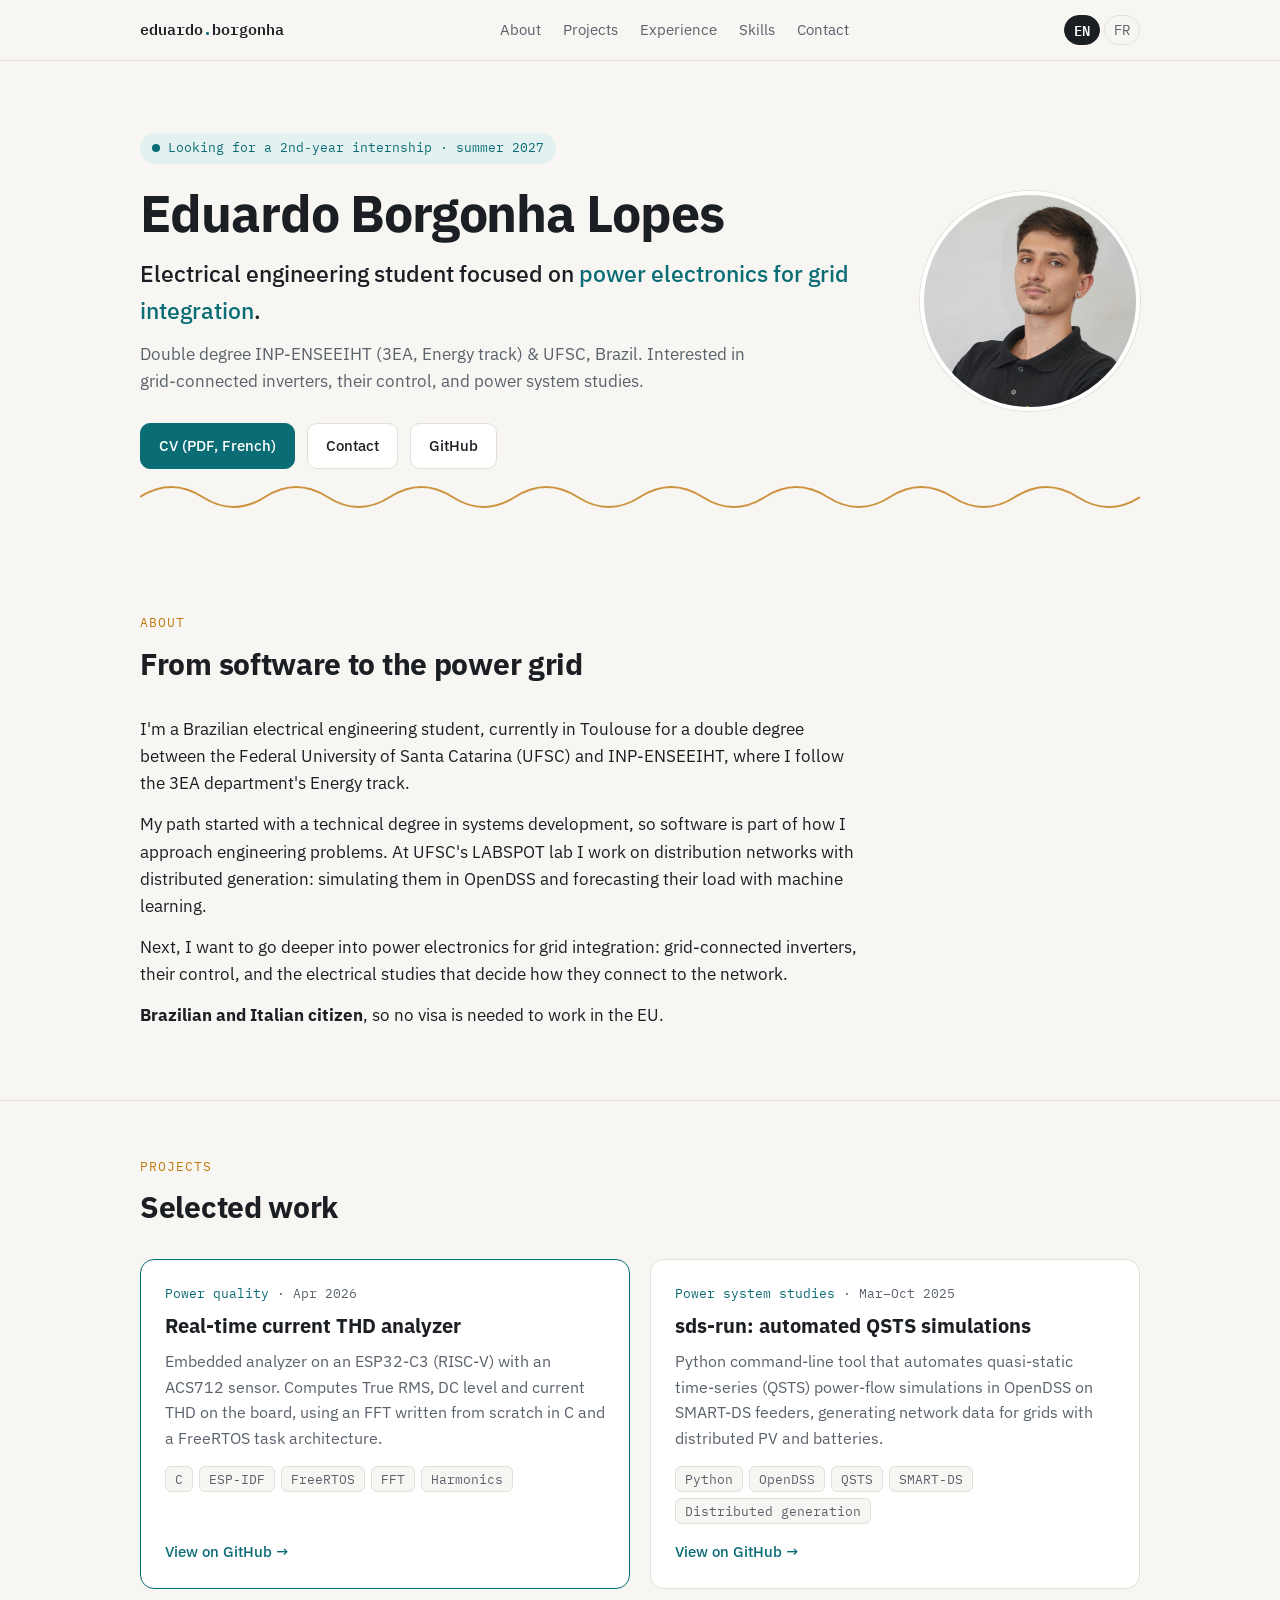
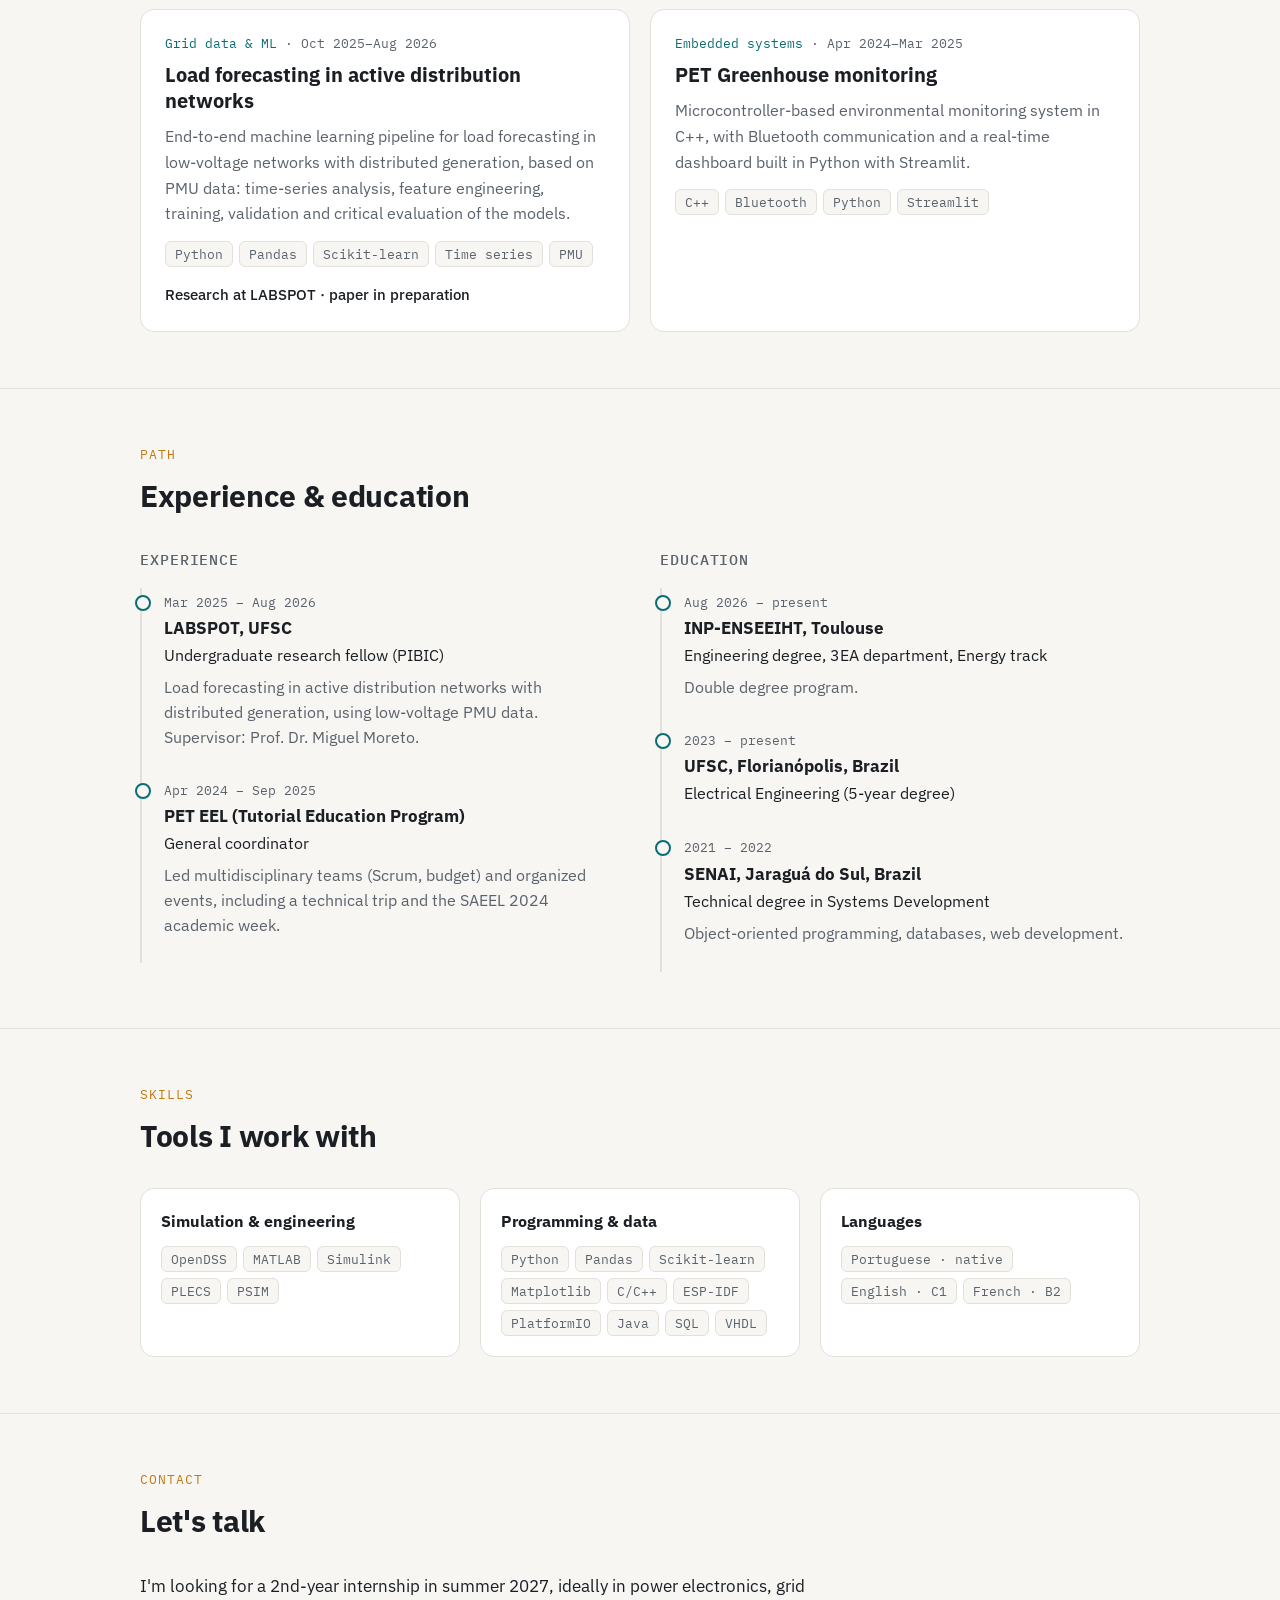
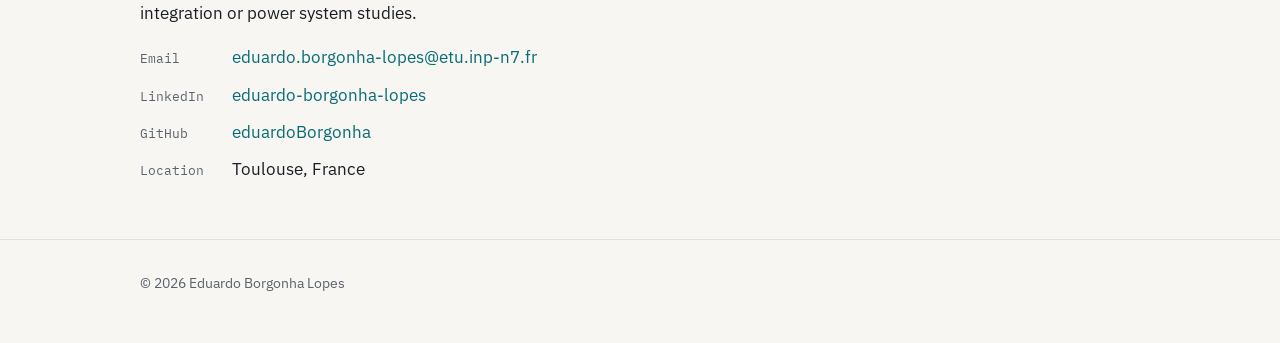
==== index.html @ aaa530c8 "First version of the portfolio (EN + FR)" ====
<!DOCTYPE html>
<html lang="en">
<head>
  <meta charset="utf-8">
  <meta name="viewport" content="width=device-width, initial-scale=1">
  <title>Eduardo Borgonha Lopes · Electrical Engineering</title>
  <meta name="description" content="Electrical engineering student (INP-ENSEEIHT / UFSC double degree) focused on power electronics for grid integration. Seeking a 2nd-year internship, summer 2027.">
  <link rel="alternate" hreflang="en" href="https://eduardoborgonha.github.io/">
  <link rel="alternate" hreflang="fr" href="https://eduardoborgonha.github.io/fr/">
  <link rel="preconnect" href="https://fonts.googleapis.com">
  <link rel="preconnect" href="https://fonts.gstatic.com" crossorigin>
  <link href="https://fonts.googleapis.com/css2?family=IBM+Plex+Mono:wght@400;500;600&family=IBM+Plex+Sans:wght@400;500;600;700&display=swap" rel="stylesheet">
  <link rel="stylesheet" href="style.css">
</head>
<body>

<header class="top">
  <div class="wrap">
    <a class="brand" href="#">eduardo<span>.</span>borgonha</a>
    <nav class="menu">
      <a href="#about">About</a>
      <a href="#projects">Projects</a>
      <a href="#path">Experience</a>
      <a href="#skills">Skills</a>
      <a href="#contact">Contact</a>
    </nav>
    <div class="lang"><strong>EN</strong><a href="fr/" hreflang="fr">FR</a></div>
  </div>
</header>

<main>
  <!-- HERO -->
  <div class="hero">
    <div class="wrap hero-grid">
      <div>
        <div class="status">Looking for a 2nd-year internship · summer 2027</div>
        <h1>Eduardo Borgonha Lopes</h1>
        <p class="tagline">Electrical engineering student focused on <em>power electronics for grid integration</em>.</p>
        <p class="sub">Double degree INP-ENSEEIHT (3EA, Energy track) &amp; UFSC, Brazil. Interested in grid-connected inverters, their control, and power system studies.</p>
        <div class="buttons">
          <a class="btn primary" href="assets/cv-eduardo-fr.pdf" target="_blank" rel="noopener">CV (PDF, French)</a>
          <a class="btn" href="#contact">Contact</a>
          <a class="btn" href="https://github.com/eduardoBorgonha" target="_blank" rel="noopener">GitHub</a>
        </div>
      </div>
      <img class="hero-photo" src="assets/photo.jpg" alt="Portrait of Eduardo Borgonha Lopes">
    </div>
    <div class="wrap">
      <svg class="wave" viewBox="0 0 1000 40" preserveAspectRatio="none" aria-hidden="true">
        <path d="M0 20 Q 31.25 0 62.5 20 T 125 20 T 187.5 20 T 250 20 T 312.5 20 T 375 20 T 437.5 20 T 500 20 T 562.5 20 T 625 20 T 687.5 20 T 750 20 T 812.5 20 T 875 20 T 937.5 20 T 1000 20" fill="none" stroke="currentColor" stroke-width="2"/>
      </svg>
    </div>
  </div>

  <!-- ABOUT -->
  <section id="about">
    <div class="wrap">
      <p class="eyebrow">About</p>
      <h2>From software to the power grid</h2>
      <div class="lead">
        <p>I'm a Brazilian electrical engineering student, currently in Toulouse for a double degree between the Federal University of Santa Catarina (UFSC) and INP-ENSEEIHT, where I follow the 3EA department's Energy track.</p>
        <p>My path started with a technical degree in systems development, so software is part of how I approach engineering problems. At UFSC's LABSPOT lab I work on distribution networks with distributed generation: simulating them in OpenDSS and forecasting their load with machine learning.</p>
        <p>Next, I want to go deeper into power electronics for grid integration: grid-connected inverters, their control, and the electrical studies that decide how they connect to the network.</p>
        <p><strong>Brazilian and Italian citizen</strong>, so no visa is needed to work in the EU.</p>
      </div>
    </div>
  </section>

  <!-- PROJECTS -->
  <section id="projects">
    <div class="wrap">
      <p class="eyebrow">Projects</p>
      <h2>Selected work</h2>
      <div class="cards">

        <article class="card featured">
          <div class="meta"><span class="theme">Power quality</span> · Apr 2026</div>
          <h3>Real-time current THD analyzer</h3>
          <p>Embedded analyzer on an ESP32-C3 (RISC-V) with an ACS712 sensor. Computes True RMS, DC level and current THD on the board, using an FFT written from scratch in C and a FreeRTOS task architecture.</p>
          <ul class="tags"><li>C</li><li>ESP-IDF</li><li>FreeRTOS</li><li>FFT</li><li>Harmonics</li></ul>
          <div class="links"><a href="https://github.com/eduardoBorgonha/thd-current-esp32c3" target="_blank" rel="noopener">View on GitHub →</a></div>
        </article>

        <article class="card">
          <div class="meta"><span class="theme">Power system studies</span> · Mar–Oct 2025</div>
          <h3>sds-run: automated QSTS simulations</h3>
          <p>Python command-line tool that automates quasi-static time-series (QSTS) power-flow simulations in OpenDSS on SMART-DS feeders, generating network data for grids with distributed PV and batteries.</p>
          <ul class="tags"><li>Python</li><li>OpenDSS</li><li>QSTS</li><li>SMART-DS</li><li>Distributed generation</li></ul>
          <div class="links"><a href="https://github.com/eduardoBorgonha/sds-run-labspot" target="_blank" rel="noopener">View on GitHub →</a></div>
        </article>

        <article class="card">
          <div class="meta"><span class="theme">Grid data &amp; ML</span> · Oct 2025–Aug 2026</div>
          <h3>Load forecasting in active distribution networks</h3>
          <p>End-to-end machine learning pipeline for load forecasting in low-voltage networks with distributed generation, based on PMU data: time-series analysis, feature engineering, training, validation and critical evaluation of the models.</p>
          <ul class="tags"><li>Python</li><li>Pandas</li><li>Scikit-learn</li><li>Time series</li><li>PMU</li></ul>
          <div class="links">Research at LABSPOT · paper in preparation</div>
        </article>

        <article class="card">
          <div class="meta"><span class="theme">Embedded systems</span> · Apr 2024–Mar 2025</div>
          <h3>PET Greenhouse monitoring</h3>
          <p>Microcontroller-based environmental monitoring system in C++, with Bluetooth communication and a real-time dashboard built in Python with Streamlit.</p>
          <ul class="tags"><li>C++</li><li>Bluetooth</li><li>Python</li><li>Streamlit</li></ul>
        </article>

      </div>
    </div>
  </section>

  <!-- EXPERIENCE + EDUCATION -->
  <section id="path">
    <div class="wrap">
      <p class="eyebrow">Path</p>
      <h2>Experience &amp; education</h2>
      <div class="two-col">
        <div>
          <h3>Experience</h3>
          <ul class="timeline">
            <li>
              <span class="when">Mar 2025 – Aug 2026</span>
              <strong>LABSPOT, UFSC</strong>
              <span class="role">Undergraduate research fellow (PIBIC)</span>
              <p>Load forecasting in active distribution networks with distributed generation, using low-voltage PMU data. Supervisor: Prof. Dr. Miguel Moreto.</p>
            </li>
            <li>
              <span class="when">Apr 2024 – Sep 2025</span>
              <strong>PET EEL (Tutorial Education Program)</strong>
              <span class="role">General coordinator</span>
              <p>Led multidisciplinary teams (Scrum, budget) and organized events, including a technical trip and the SAEEL 2024 academic week.</p>
            </li>
          </ul>
        </div>
        <div>
          <h3>Education</h3>
          <ul class="timeline">
            <li>
              <span class="when">Aug 2026 – present</span>
              <strong>INP-ENSEEIHT, Toulouse</strong>
              <span class="role">Engineering degree, 3EA department, Energy track</span>
              <p>Double degree program.</p>
            </li>
            <li>
              <span class="when">2023 – present</span>
              <strong>UFSC, Florianópolis, Brazil</strong>
              <span class="role">Electrical Engineering (5-year degree)</span>
            </li>
            <li>
              <span class="when">2021 – 2022</span>
              <strong>SENAI, Jaraguá do Sul, Brazil</strong>
              <span class="role">Technical degree in Systems Development</span>
              <p>Object-oriented programming, databases, web development.</p>
            </li>
          </ul>
        </div>
      </div>
    </div>
  </section>

  <!-- SKILLS -->
  <section id="skills">
    <div class="wrap">
      <p class="eyebrow">Skills</p>
      <h2>Tools I work with</h2>
      <div class="skills">
        <div class="skill-box">
          <h3>Simulation &amp; engineering</h3>
          <ul class="tags"><li>OpenDSS</li><li>MATLAB</li><li>Simulink</li><li>PLECS</li><li>PSIM</li></ul>
        </div>
        <div class="skill-box">
          <h3>Programming &amp; data</h3>
          <ul class="tags"><li>Python</li><li>Pandas</li><li>Scikit-learn</li><li>Matplotlib</li><li>C/C++</li><li>ESP-IDF</li><li>PlatformIO</li><li>Java</li><li>SQL</li><li>VHDL</li></ul>
        </div>
        <div class="skill-box">
          <h3>Languages</h3>
          <ul class="tags"><li>Portuguese · native</li><li>English · C1</li><li>French · B2</li></ul>
        </div>
      </div>
    </div>
  </section>

  <!-- CONTACT -->
  <section id="contact">
    <div class="wrap">
      <p class="eyebrow">Contact</p>
      <h2>Let's talk</h2>
      <p class="lead">I'm looking for a 2nd-year internship in summer 2027, ideally in power electronics, grid integration or power system studies.</p>
      <ul class="contact-list">
        <li><span>Email</span><a href="mailto:eduardo.borgonha-lopes@etu.inp-n7.fr">eduardo.borgonha-lopes@etu.inp-n7.fr</a></li>
        <li><span>LinkedIn</span><a href="https://www.linkedin.com/in/eduardo-borgonha-lopes-1304a2300" target="_blank" rel="noopener">eduardo-borgonha-lopes</a></li>
        <li><span>GitHub</span><a href="https://github.com/eduardoBorgonha" target="_blank" rel="noopener">eduardoBorgonha</a></li>
        <li><span>Location</span>Toulouse, France</li>
      </ul>
    </div>
  </section>
</main>

<footer>
  <div class="wrap">© 2026 Eduardo Borgonha Lopes</div>
</footer>

</body>
</html>
---- style.css ----
/* ---------- Tokens ---------- */
:root {
  --bg: #f7f6f2;
  --surface: #ffffff;
  --text: #1b1f24;
  --muted: #5a626c;
  --line: #e2e0d8;
  --accent: #0a6c74;       /* deep teal */
  --accent-soft: #e3f1f1;
  --amber: #c27a12;        /* copper / energy */
  --radius: 14px;
  --max: 1040px;
  --font: "IBM Plex Sans", system-ui, -apple-system, "Segoe UI", sans-serif;
  --mono: "IBM Plex Mono", ui-monospace, Consolas, monospace;
}

@media (prefers-color-scheme: dark) {
  :root {
    --bg: #12161a;
    --surface: #1a2026;
    --text: #e8eaec;
    --muted: #9aa3ad;
    --line: #2a323a;
    --accent: #4fc3c9;
    --accent-soft: #17343a;
    --amber: #e6a23c;
  }
}

/* ---------- Base ---------- */
* { box-sizing: border-box; }
html { scroll-behavior: smooth; }
body {
  margin: 0;
  background: var(--bg);
  color: var(--text);
  font-family: var(--font);
  font-size: 17px;
  line-height: 1.6;
}
a { color: var(--accent); text-decoration: none; }
a:hover { text-decoration: underline; }
img { max-width: 100%; display: block; }

.wrap { max-width: var(--max); margin: 0 auto; padding: 0 20px; }

/* ---------- Header ---------- */
header.top {
  position: sticky; top: 0; z-index: 10;
  background: color-mix(in srgb, var(--bg) 88%, transparent);
  backdrop-filter: blur(8px);
  border-bottom: 1px solid var(--line);
}
header.top .wrap {
  display: flex; align-items: center; justify-content: space-between;
  gap: 16px; height: 60px;
}
.brand { font-family: var(--mono); font-weight: 600; color: var(--text); font-size: 15px; }
.brand span { color: var(--accent); }
nav.menu { display: flex; gap: 22px; font-size: 15px; }
nav.menu a { color: var(--muted); }
nav.menu a:hover { color: var(--text); text-decoration: none; }
.lang { font-family: var(--mono); font-size: 14px; display: flex; gap: 4px; }
.lang a, .lang strong {
  padding: 3px 9px; border-radius: 999px; border: 1px solid var(--line); color: var(--muted);
}
.lang strong { background: var(--text); color: var(--bg); border-color: var(--text); font-weight: 600; }
.lang a:hover { text-decoration: none; color: var(--text); }

@media (max-width: 760px) { nav.menu { display: none; } }

/* ---------- Hero ---------- */
.hero { padding: 72px 0 40px; }
.hero-grid { display: grid; grid-template-columns: 1fr 220px; gap: 48px; align-items: center; }
.hero-photo {
  width: 220px; height: 220px; border-radius: 50%; object-fit: cover;
  border: 4px solid var(--surface); box-shadow: 0 0 0 1px var(--line);
}
.status {
  display: inline-flex; align-items: center; gap: 8px;
  font-family: var(--mono); font-size: 13px;
  background: var(--accent-soft); color: var(--accent);
  padding: 5px 12px; border-radius: 999px; margin-bottom: 20px;
}
.status::before {
  content: ""; width: 8px; height: 8px; border-radius: 50%; background: var(--accent);
}
.hero h1 { font-size: clamp(34px, 5vw, 52px); line-height: 1.1; margin: 0 0 14px; letter-spacing: -0.02em; }
.hero .tagline { font-size: clamp(19px, 2.4vw, 23px); color: var(--text); margin: 0 0 12px; font-weight: 500; }
.hero .tagline em { font-style: normal; color: var(--accent); }
.hero .sub { color: var(--muted); margin: 0 0 28px; max-width: 620px; }

.buttons { display: flex; flex-wrap: wrap; gap: 12px; }
.btn {
  display: inline-flex; align-items: center; gap: 8px;
  padding: 10px 18px; border-radius: 10px; font-weight: 500; font-size: 15px;
  border: 1px solid var(--line); color: var(--text); background: var(--surface);
}
.btn:hover { text-decoration: none; border-color: var(--accent); }
.btn.primary { background: var(--accent); color: #fff; border-color: var(--accent); }
@media (prefers-color-scheme: dark) { .btn.primary { color: #0d1b1e; } }

@media (max-width: 760px) {
  .hero { padding-top: 40px; }
  .hero-grid { grid-template-columns: 1fr; gap: 28px; }
  .hero-photo { width: 140px; height: 140px; order: -1; }
}

/* waveform divider */
.wave { display: block; width: 100%; height: 40px; color: var(--amber); opacity: .8; margin: 8px 0 0; }

/* ---------- Sections ---------- */
section { padding: 56px 0; }
section + section { border-top: 1px solid var(--line); }
.eyebrow {
  font-family: var(--mono); font-size: 13px; color: var(--amber);
  text-transform: uppercase; letter-spacing: .08em; margin: 0 0 6px;
}
h2 { font-size: 30px; margin: 0 0 28px; letter-spacing: -0.01em; }
.lead { max-width: 720px; color: var(--text); }
.lead p { margin: 0 0 14px; }

/* ---------- Project cards ---------- */
.cards { display: grid; grid-template-columns: repeat(2, 1fr); gap: 20px; }
@media (max-width: 760px) { .cards { grid-template-columns: 1fr; } }
.card {
  background: var(--surface); border: 1px solid var(--line); border-radius: var(--radius);
  padding: 24px; display: flex; flex-direction: column;
}
.card .meta { font-family: var(--mono); font-size: 13px; color: var(--muted); margin-bottom: 8px; }
.card .theme { color: var(--accent); }
.card h3 { margin: 0 0 10px; font-size: 20px; line-height: 1.3; }
.card p { margin: 0 0 14px; color: var(--muted); font-size: 16px; }
.card .links { margin-top: auto; font-size: 15px; font-weight: 500; }
.card.featured { border-color: var(--accent); }

.tags { display: flex; flex-wrap: wrap; gap: 6px; margin: 0 0 16px; padding: 0; list-style: none; }
.tags li {
  font-family: var(--mono); font-size: 12.5px;
  padding: 2px 9px; border-radius: 6px; background: var(--bg); border: 1px solid var(--line); color: var(--muted);
}

/* ---------- Timeline ---------- */
.two-col { display: grid; grid-template-columns: 1fr 1fr; gap: 40px; }
@media (max-width: 760px) { .two-col { grid-template-columns: 1fr; } }
.two-col h3 { font-size: 15px; font-family: var(--mono); color: var(--muted); font-weight: 500; margin: 0 0 16px; text-transform: uppercase; letter-spacing: .06em; }
.timeline { list-style: none; margin: 0; padding: 0; border-left: 2px solid var(--line); }
.timeline li { position: relative; padding: 0 0 26px 22px; }
.timeline li::before {
  content: ""; position: absolute; left: -7px; top: 7px;
  width: 12px; height: 12px; border-radius: 50%; background: var(--bg); border: 2px solid var(--accent);
}
.timeline .when { font-family: var(--mono); font-size: 13px; color: var(--muted); }
.timeline strong { display: block; font-size: 17px; }
.timeline .role { color: var(--text); font-size: 15.5px; }
.timeline p { margin: 6px 0 0; color: var(--muted); font-size: 15.5px; }

/* ---------- Skills ---------- */
.skills { display: grid; grid-template-columns: repeat(3, 1fr); gap: 20px; }
@media (max-width: 760px) { .skills { grid-template-columns: 1fr; } }
.skill-box { background: var(--surface); border: 1px solid var(--line); border-radius: var(--radius); padding: 20px; }
.skill-box h3 { margin: 0 0 12px; font-size: 16px; }
.skill-box .tags { margin: 0; }

/* ---------- Contact ---------- */
.contact-list { list-style: none; padding: 0; margin: 0; display: grid; gap: 10px; font-size: 17px; }
.contact-list span { display: inline-block; width: 92px; font-family: var(--mono); font-size: 13px; color: var(--muted); }

footer { padding: 32px 0 48px; color: var(--muted); font-size: 14px; border-top: 1px solid var(--line); }
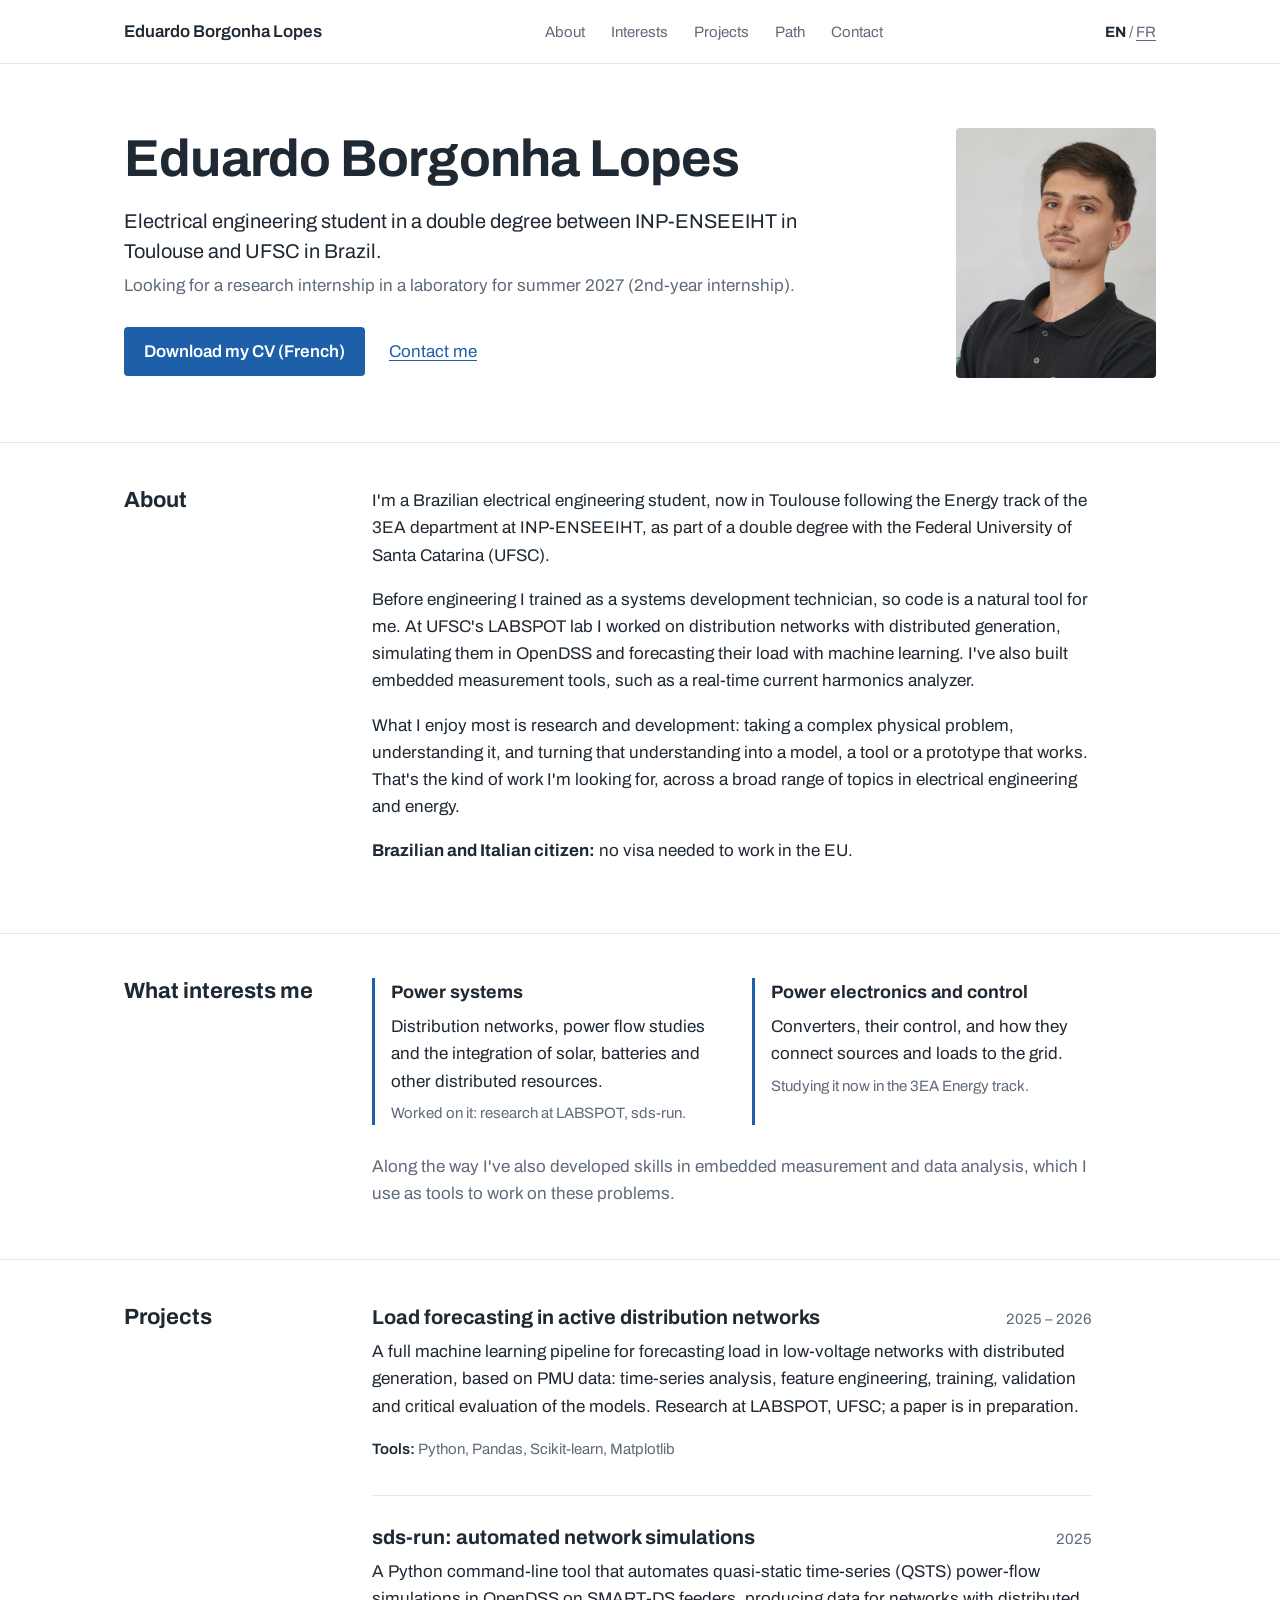
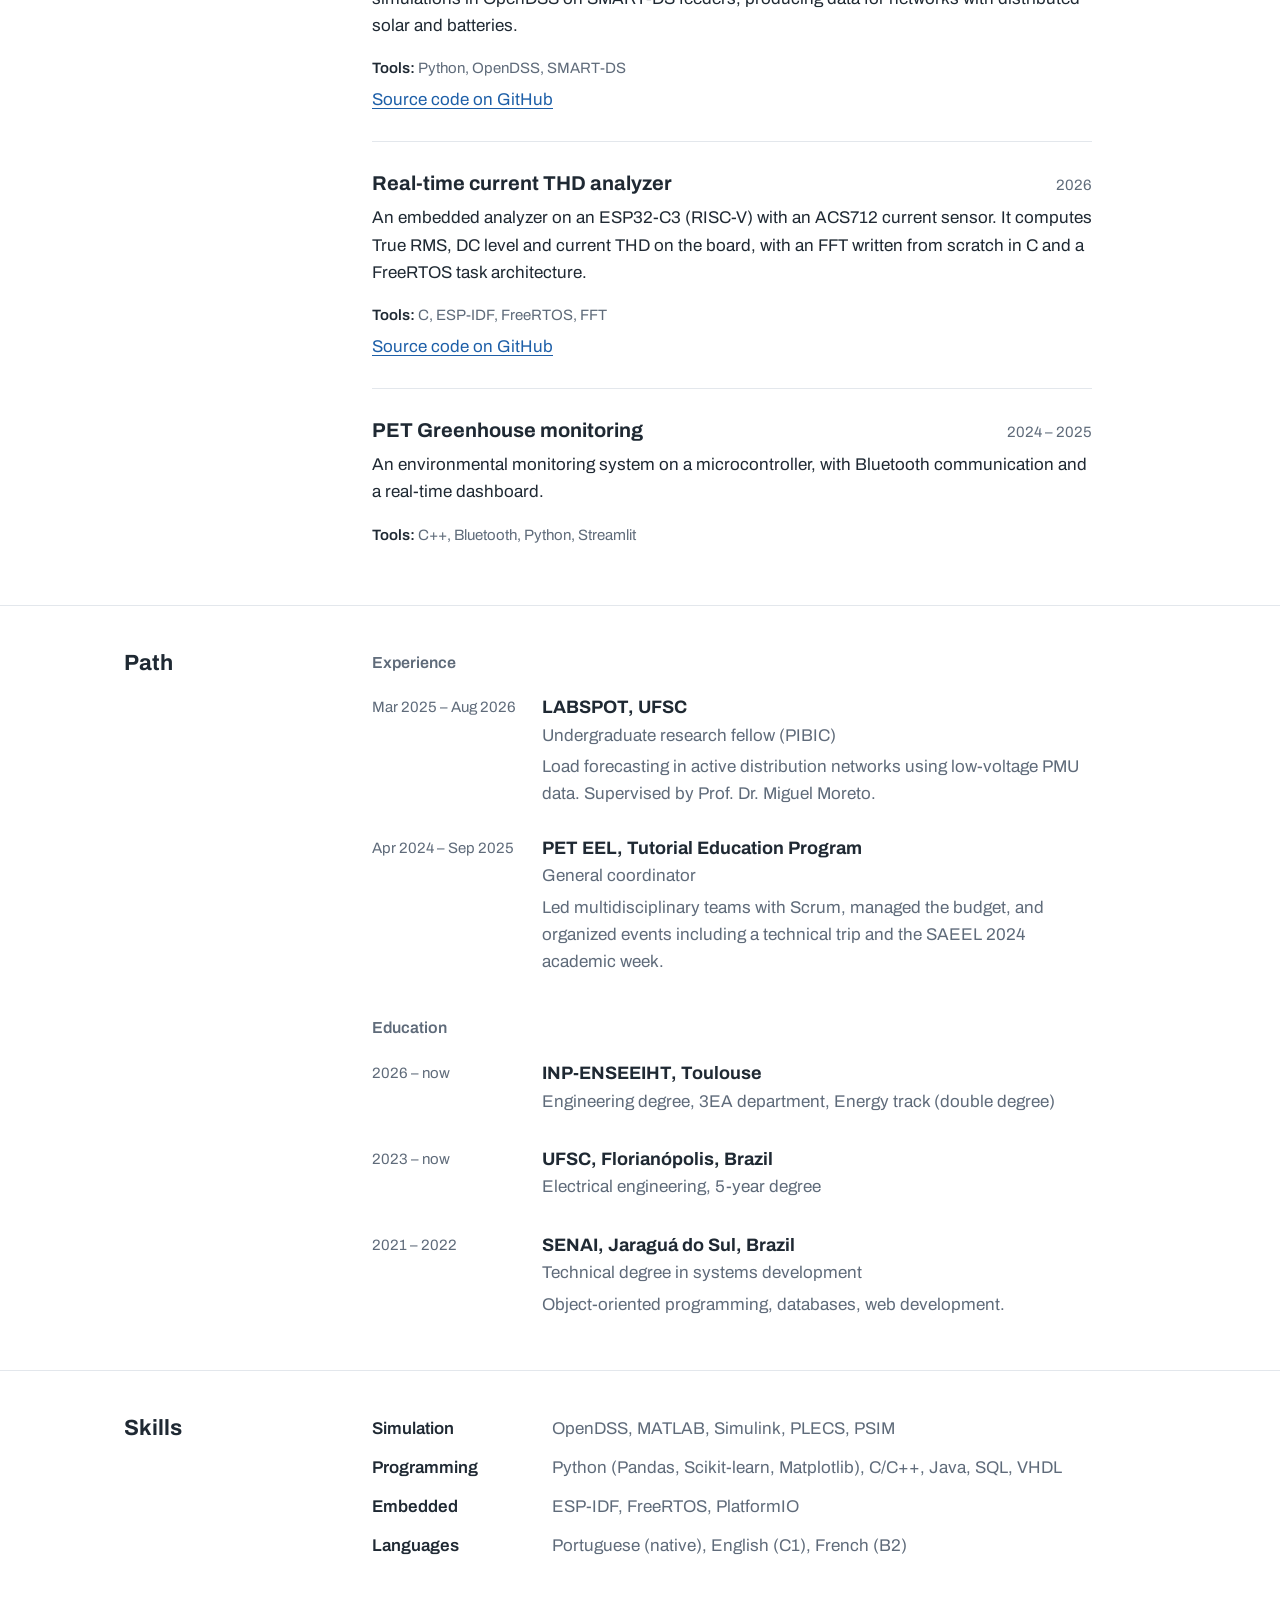
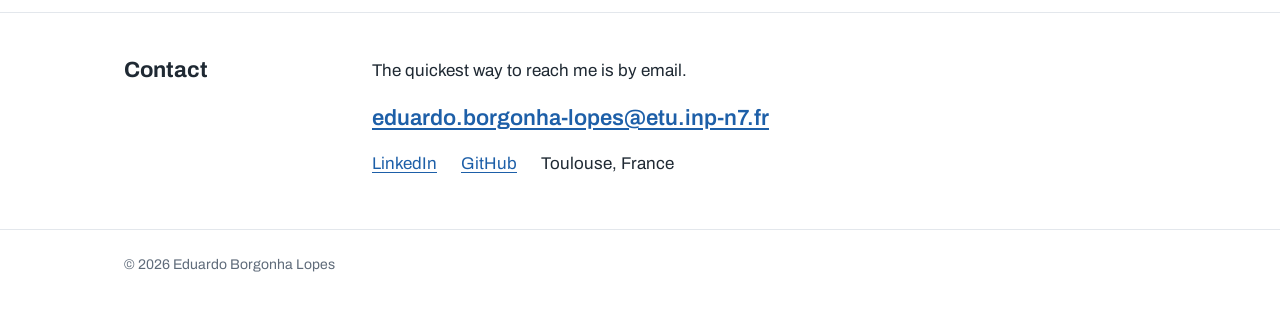
==== commit 65b77237: "layout inicial definitivo -  melhora parcial nos textos e explicacoes" ====
--- a/index.html
+++ b/index.html
@@ -3,196 +3,210 @@
 <head>
   <meta charset="utf-8">
   <meta name="viewport" content="width=device-width, initial-scale=1">
-  <title>Eduardo Borgonha Lopes · Electrical Engineering</title>
-  <meta name="description" content="Electrical engineering student (INP-ENSEEIHT / UFSC double degree) focused on power electronics for grid integration. Seeking a 2nd-year internship, summer 2027.">
+  <title>Eduardo Borgonha Lopes, electrical engineering student</title>
+  <meta name="description" content="Electrical engineering student in a double degree between INP-ENSEEIHT and UFSC. Interested in research and development in power systems and power electronics. Looking for a research internship in a laboratory for summer 2027.">
   <link rel="alternate" hreflang="en" href="https://eduardoborgonha.github.io/">
   <link rel="alternate" hreflang="fr" href="https://eduardoborgonha.github.io/fr/">
   <link rel="preconnect" href="https://fonts.googleapis.com">
   <link rel="preconnect" href="https://fonts.gstatic.com" crossorigin>
-  <link href="https://fonts.googleapis.com/css2?family=IBM+Plex+Mono:wght@400;500;600&family=IBM+Plex+Sans:wght@400;500;600;700&display=swap" rel="stylesheet">
+  <link href="https://fonts.googleapis.com/css2?family=Archivo:wght@400..700&display=swap" rel="stylesheet">
   <link rel="stylesheet" href="style.css">
 </head>
 <body>
 
+<!-- ================= HEADER ================= -->
 <header class="top">
   <div class="wrap">
-    <a class="brand" href="#">eduardo<span>.</span>borgonha</a>
-    <nav class="menu">
+    <a class="name" href="#">Eduardo Borgonha Lopes</a>
+    <nav>
       <a href="#about">About</a>
+      <a href="#interests">Interests</a>
       <a href="#projects">Projects</a>
-      <a href="#path">Experience</a>
-      <a href="#skills">Skills</a>
+      <a href="#path">Path</a>
       <a href="#contact">Contact</a>
     </nav>
-    <div class="lang"><strong>EN</strong><a href="fr/" hreflang="fr">FR</a></div>
+    <div class="lang"><b>EN</b> / <a href="fr/" hreflang="fr" lang="fr">FR</a></div>
   </div>
 </header>
 
 <main>
-  <!-- HERO -->
-  <div class="hero">
-    <div class="wrap hero-grid">
+
+<!-- ================= HERO ================= -->
+<section class="hero">
+  <div class="wrap">
+    <div>
+      <h1><span>Eduardo</span> <span>Borgonha Lopes</span></h1>
+      <p class="lede">Electrical engineering student in a double degree between INP-ENSEEIHT in Toulouse and UFSC in Brazil.</p>
+      <p class="status">Looking for a research internship in a laboratory for summer 2027 (2nd-year internship).</p>
+      <div class="actions">
+        <a class="button" href="assets/cv-eduardo-fr.pdf" target="_blank" rel="noopener">Download my CV (French)</a>
+        <a href="#contact">Contact me</a>
+      </div>
+    </div>
+
+    <img class="portrait" src="assets/photo.jpg" alt="Portrait of Eduardo Borgonha Lopes">
+  </div>
+</section>
+
+<!-- ================= ABOUT ================= -->
+<section class="block" id="about">
+  <div class="wrap">
+    <h2>About</h2>
+    <div class="content">
       <div>
-        <div class="status">Looking for a 2nd-year internship · summer 2027</div>
-        <h1>Eduardo Borgonha Lopes</h1>
-        <p class="tagline">Electrical engineering student focused on <em>power electronics for grid integration</em>.</p>
-        <p class="sub">Double degree INP-ENSEEIHT (3EA, Energy track) &amp; UFSC, Brazil. Interested in grid-connected inverters, their control, and power system studies.</p>
-        <div class="buttons">
-          <a class="btn primary" href="assets/cv-eduardo-fr.pdf" target="_blank" rel="noopener">CV (PDF, French)</a>
-          <a class="btn" href="#contact">Contact</a>
-          <a class="btn" href="https://github.com/eduardoBorgonha" target="_blank" rel="noopener">GitHub</a>
-        </div>
+        <p>I'm a Brazilian electrical engineering student, now in Toulouse following the Energy track of the 3EA department at INP-ENSEEIHT, as part of a double degree with the Federal University of Santa Catarina (UFSC).</p>
+        <p>Before engineering I trained as a systems development technician, so code is a natural tool for me. At UFSC's LABSPOT lab I worked on distribution networks with distributed generation, simulating them in OpenDSS and forecasting their load with machine learning. I've also built embedded measurement tools, such as a real-time current harmonics analyzer.</p>
+        <p>What I enjoy most is research and development: taking a complex physical problem, understanding it, and turning that understanding into a model, a tool or a prototype that works. That's the kind of work I'm looking for, across a broad range of topics in electrical engineering and energy.</p>
+        <p><strong>Brazilian and Italian citizen:</strong> no visa needed to work in the EU.</p>
       </div>
-      <img class="hero-photo" src="assets/photo.jpg" alt="Portrait of Eduardo Borgonha Lopes">
-    </div>
-    <div class="wrap">
-      <svg class="wave" viewBox="0 0 1000 40" preserveAspectRatio="none" aria-hidden="true">
-        <path d="M0 20 Q 31.25 0 62.5 20 T 125 20 T 187.5 20 T 250 20 T 312.5 20 T 375 20 T 437.5 20 T 500 20 T 562.5 20 T 625 20 T 687.5 20 T 750 20 T 812.5 20 T 875 20 T 937.5 20 T 1000 20" fill="none" stroke="currentColor" stroke-width="2"/>
-      </svg>
-    </div>
-  </div>
-
-  <!-- ABOUT -->
-  <section id="about">
-    <div class="wrap">
-      <p class="eyebrow">About</p>
-      <h2>From software to the power grid</h2>
-      <div class="lead">
-        <p>I'm a Brazilian electrical engineering student, currently in Toulouse for a double degree between the Federal University of Santa Catarina (UFSC) and INP-ENSEEIHT, where I follow the 3EA department's Energy track.</p>
-        <p>My path started with a technical degree in systems development, so software is part of how I approach engineering problems. At UFSC's LABSPOT lab I work on distribution networks with distributed generation: simulating them in OpenDSS and forecasting their load with machine learning.</p>
-        <p>Next, I want to go deeper into power electronics for grid integration: grid-connected inverters, their control, and the electrical studies that decide how they connect to the network.</p>
-        <p><strong>Brazilian and Italian citizen</strong>, so no visa is needed to work in the EU.</p>
+    </div>
+  </div>
+</section>
+
+<!-- ================= INTERESTS ================= -->
+<section class="block" id="interests">
+  <div class="wrap">
+    <h2>What interests me</h2>
+    <div class="content">
+      <ul class="interests">
+        <li>
+          <h3>Power systems</h3>
+          <p>Distribution networks, power flow studies and the integration of solar, batteries and other distributed resources.</p>
+          <p class="seen">Worked on it: research at LABSPOT, sds-run.</p>
+        </li>
+        <li>
+          <h3>Power electronics and control</h3>
+          <p>Converters, their control, and how they connect sources and loads to the grid.</p>
+          <p class="seen">Studying it now in the 3EA Energy track.</p>
+        </li>
+      </ul>
+      <p class="interests-note">Along the way I've also developed skills in embedded measurement and data analysis, which I use as tools to work on these problems.</p>
+    </div>
+  </div>
+</section>
+
+<!-- ================= PROJECTS =================
+     To add a project: copy one <article class="project"> ... </article> block and change the text. -->
+<section class="block" id="projects">
+  <div class="wrap">
+    <h2>Projects</h2>
+    <div class="content">
+
+      <article class="project">
+        <header><h3>Load forecasting in active distribution networks</h3><span class="when">2025 – 2026</span></header>
+        <p>A full machine learning pipeline for forecasting load in low-voltage networks with distributed generation, based on PMU data: time-series analysis, feature engineering, training, validation and critical evaluation of the models. Research at LABSPOT, UFSC; a paper is in preparation.</p>
+        <p class="tools"><b>Tools:</b> Python, Pandas, Scikit-learn, Matplotlib</p>
+      </article>
+
+      <article class="project">
+        <header><h3>sds-run: automated network simulations</h3><span class="when">2025</span></header>
+        <p>A Python command-line tool that automates quasi-static time-series (QSTS) power-flow simulations in OpenDSS on SMART-DS feeders, producing data for networks with distributed solar and batteries.</p>
+        <p class="tools"><b>Tools:</b> Python, OpenDSS, SMART-DS</p>
+        <a href="https://github.com/eduardoBorgonha/sds-run-labspot" target="_blank" rel="noopener">Source code on GitHub</a>
+      </article>
+
+      <article class="project">
+        <header><h3>Real-time current THD analyzer</h3><span class="when">2026</span></header>
+        <p>An embedded analyzer on an ESP32-C3 (RISC-V) with an ACS712 current sensor. It computes True RMS, DC level and current THD on the board, with an FFT written from scratch in C and a FreeRTOS task architecture.</p>
+        <p class="tools"><b>Tools:</b> C, ESP-IDF, FreeRTOS, FFT</p>
+        <a href="https://github.com/eduardoBorgonha/thd-current-esp32c3" target="_blank" rel="noopener">Source code on GitHub</a>
+      </article>
+
+      <article class="project">
+        <header><h3>PET Greenhouse monitoring</h3><span class="when">2024 – 2025</span></header>
+        <p>An environmental monitoring system on a microcontroller, with Bluetooth communication and a real-time dashboard.</p>
+        <p class="tools"><b>Tools:</b> C++, Bluetooth, Python, Streamlit</p>
+      </article>
+
+    </div>
+  </div>
+</section>
+
+<!-- ================= PATH (experience + education) ================= -->
+<section class="block" id="path">
+  <div class="wrap">
+    <h2>Path</h2>
+    <div class="content">
+      <p class="subhead">Experience</p>
+      <ul class="entries">
+        <li>
+          <span class="when">Mar 2025 – Aug 2026</span>
+          <div>
+            <h3>LABSPOT, UFSC</h3>
+            <p class="role">Undergraduate research fellow (PIBIC)</p>
+            <p>Load forecasting in active distribution networks using low-voltage PMU data. Supervised by Prof. Dr. Miguel Moreto.</p>
+          </div>
+        </li>
+        <li>
+          <span class="when">Apr 2024 – Sep 2025</span>
+          <div>
+            <h3>PET EEL, Tutorial Education Program</h3>
+            <p class="role">General coordinator</p>
+            <p>Led multidisciplinary teams with Scrum, managed the budget, and organized events including a technical trip and the SAEEL 2024 academic week.</p>
+          </div>
+        </li>
+      </ul>
+
+      <p class="subhead">Education</p>
+      <ul class="entries">
+        <li>
+          <span class="when">2026 – now</span>
+          <div>
+            <h3>INP-ENSEEIHT, Toulouse</h3>
+            <p class="role">Engineering degree, 3EA department, Energy track (double degree)</p>
+          </div>
+        </li>
+        <li>
+          <span class="when">2023 – now</span>
+          <div>
+            <h3>UFSC, Florianópolis, Brazil</h3>
+            <p class="role">Electrical engineering, 5-year degree</p>
+          </div>
+        </li>
+        <li>
+          <span class="when">2021 – 2022</span>
+          <div>
+            <h3>SENAI, Jaraguá do Sul, Brazil</h3>
+            <p class="role">Technical degree in systems development</p>
+            <p>Object-oriented programming, databases, web development.</p>
+          </div>
+        </li>
+      </ul>
+    </div>
+  </div>
+</section>
+
+<!-- ================= SKILLS ================= -->
+<section class="block" id="skills">
+  <div class="wrap">
+    <h2>Skills</h2>
+    <div class="content">
+      <dl class="skills">
+        <dt>Simulation</dt><dd>OpenDSS, MATLAB, Simulink, PLECS, PSIM</dd>
+        <dt>Programming</dt><dd>Python (Pandas, Scikit-learn, Matplotlib), C/C++, Java, SQL, VHDL</dd>
+        <dt>Embedded</dt><dd>ESP-IDF, FreeRTOS, PlatformIO</dd>
+        <dt>Languages</dt><dd>Portuguese (native), English (C1), French (B2)</dd>
+      </dl>
+    </div>
+  </div>
+</section>
+
+<!-- ================= CONTACT ================= -->
+<section class="block" id="contact">
+  <div class="wrap">
+    <h2>Contact</h2>
+    <div class="content">
+      <p>The quickest way to reach me is by email.</p>
+      <a class="mail" href="mailto:eduardo.borgonha-lopes@etu.inp-n7.fr">eduardo.borgonha-lopes@etu.inp-n7.fr</a>
+      <div class="elsewhere">
+        <a href="https://www.linkedin.com/in/eduardo-borgonha-lopes-1304a2300" target="_blank" rel="noopener">LinkedIn</a>
+        <a href="https://github.com/eduardoBorgonha" target="_blank" rel="noopener">GitHub</a>
+        <span>Toulouse, France</span>
       </div>
     </div>
-  </section>
-
-  <!-- PROJECTS -->
-  <section id="projects">
-    <div class="wrap">
-      <p class="eyebrow">Projects</p>
-      <h2>Selected work</h2>
-      <div class="cards">
-
-        <article class="card featured">
-          <div class="meta"><span class="theme">Power quality</span> · Apr 2026</div>
-          <h3>Real-time current THD analyzer</h3>
-          <p>Embedded analyzer on an ESP32-C3 (RISC-V) with an ACS712 sensor. Computes True RMS, DC level and current THD on the board, using an FFT written from scratch in C and a FreeRTOS task architecture.</p>
-          <ul class="tags"><li>C</li><li>ESP-IDF</li><li>FreeRTOS</li><li>FFT</li><li>Harmonics</li></ul>
-          <div class="links"><a href="https://github.com/eduardoBorgonha/thd-current-esp32c3" target="_blank" rel="noopener">View on GitHub →</a></div>
-        </article>
-
-        <article class="card">
-          <div class="meta"><span class="theme">Power system studies</span> · Mar–Oct 2025</div>
-          <h3>sds-run: automated QSTS simulations</h3>
-          <p>Python command-line tool that automates quasi-static time-series (QSTS) power-flow simulations in OpenDSS on SMART-DS feeders, generating network data for grids with distributed PV and batteries.</p>
-          <ul class="tags"><li>Python</li><li>OpenDSS</li><li>QSTS</li><li>SMART-DS</li><li>Distributed generation</li></ul>
-          <div class="links"><a href="https://github.com/eduardoBorgonha/sds-run-labspot" target="_blank" rel="noopener">View on GitHub →</a></div>
-        </article>
-
-        <article class="card">
-          <div class="meta"><span class="theme">Grid data &amp; ML</span> · Oct 2025–Aug 2026</div>
-          <h3>Load forecasting in active distribution networks</h3>
-          <p>End-to-end machine learning pipeline for load forecasting in low-voltage networks with distributed generation, based on PMU data: time-series analysis, feature engineering, training, validation and critical evaluation of the models.</p>
-          <ul class="tags"><li>Python</li><li>Pandas</li><li>Scikit-learn</li><li>Time series</li><li>PMU</li></ul>
-          <div class="links">Research at LABSPOT · paper in preparation</div>
-        </article>
-
-        <article class="card">
-          <div class="meta"><span class="theme">Embedded systems</span> · Apr 2024–Mar 2025</div>
-          <h3>PET Greenhouse monitoring</h3>
-          <p>Microcontroller-based environmental monitoring system in C++, with Bluetooth communication and a real-time dashboard built in Python with Streamlit.</p>
-          <ul class="tags"><li>C++</li><li>Bluetooth</li><li>Python</li><li>Streamlit</li></ul>
-        </article>
-
-      </div>
-    </div>
-  </section>
-
-  <!-- EXPERIENCE + EDUCATION -->
-  <section id="path">
-    <div class="wrap">
-      <p class="eyebrow">Path</p>
-      <h2>Experience &amp; education</h2>
-      <div class="two-col">
-        <div>
-          <h3>Experience</h3>
-          <ul class="timeline">
-            <li>
-              <span class="when">Mar 2025 – Aug 2026</span>
-              <strong>LABSPOT, UFSC</strong>
-              <span class="role">Undergraduate research fellow (PIBIC)</span>
-              <p>Load forecasting in active distribution networks with distributed generation, using low-voltage PMU data. Supervisor: Prof. Dr. Miguel Moreto.</p>
-            </li>
-            <li>
-              <span class="when">Apr 2024 – Sep 2025</span>
-              <strong>PET EEL (Tutorial Education Program)</strong>
-              <span class="role">General coordinator</span>
-              <p>Led multidisciplinary teams (Scrum, budget) and organized events, including a technical trip and the SAEEL 2024 academic week.</p>
-            </li>
-          </ul>
-        </div>
-        <div>
-          <h3>Education</h3>
-          <ul class="timeline">
-            <li>
-              <span class="when">Aug 2026 – present</span>
-              <strong>INP-ENSEEIHT, Toulouse</strong>
-              <span class="role">Engineering degree, 3EA department, Energy track</span>
-              <p>Double degree program.</p>
-            </li>
-            <li>
-              <span class="when">2023 – present</span>
-              <strong>UFSC, Florianópolis, Brazil</strong>
-              <span class="role">Electrical Engineering (5-year degree)</span>
-            </li>
-            <li>
-              <span class="when">2021 – 2022</span>
-              <strong>SENAI, Jaraguá do Sul, Brazil</strong>
-              <span class="role">Technical degree in Systems Development</span>
-              <p>Object-oriented programming, databases, web development.</p>
-            </li>
-          </ul>
-        </div>
-      </div>
-    </div>
-  </section>
-
-  <!-- SKILLS -->
-  <section id="skills">
-    <div class="wrap">
-      <p class="eyebrow">Skills</p>
-      <h2>Tools I work with</h2>
-      <div class="skills">
-        <div class="skill-box">
-          <h3>Simulation &amp; engineering</h3>
-          <ul class="tags"><li>OpenDSS</li><li>MATLAB</li><li>Simulink</li><li>PLECS</li><li>PSIM</li></ul>
-        </div>
-        <div class="skill-box">
-          <h3>Programming &amp; data</h3>
-          <ul class="tags"><li>Python</li><li>Pandas</li><li>Scikit-learn</li><li>Matplotlib</li><li>C/C++</li><li>ESP-IDF</li><li>PlatformIO</li><li>Java</li><li>SQL</li><li>VHDL</li></ul>
-        </div>
-        <div class="skill-box">
-          <h3>Languages</h3>
-          <ul class="tags"><li>Portuguese · native</li><li>English · C1</li><li>French · B2</li></ul>
-        </div>
-      </div>
-    </div>
-  </section>
-
-  <!-- CONTACT -->
-  <section id="contact">
-    <div class="wrap">
-      <p class="eyebrow">Contact</p>
-      <h2>Let's talk</h2>
-      <p class="lead">I'm looking for a 2nd-year internship in summer 2027, ideally in power electronics, grid integration or power system studies.</p>
-      <ul class="contact-list">
-        <li><span>Email</span><a href="mailto:eduardo.borgonha-lopes@etu.inp-n7.fr">eduardo.borgonha-lopes@etu.inp-n7.fr</a></li>
-        <li><span>LinkedIn</span><a href="https://www.linkedin.com/in/eduardo-borgonha-lopes-1304a2300" target="_blank" rel="noopener">eduardo-borgonha-lopes</a></li>
-        <li><span>GitHub</span><a href="https://github.com/eduardoBorgonha" target="_blank" rel="noopener">eduardoBorgonha</a></li>
-        <li><span>Location</span>Toulouse, France</li>
-      </ul>
-    </div>
-  </section>
+  </div>
+</section>
+
 </main>
 
 <footer>
--- a/style.css
+++ b/style.css
@@ -1,35 +1,24 @@
-/* ---------- Tokens ---------- */
+/* =========================================================
+   Colors and fonts — change them here
+   ========================================================= */
 :root {
-  --bg: #f7f6f2;
-  --surface: #ffffff;
-  --text: #1b1f24;
-  --muted: #5a626c;
-  --line: #e2e0d8;
-  --accent: #0a6c74;       /* deep teal */
-  --accent-soft: #e3f1f1;
-  --amber: #c27a12;        /* copper / energy */
-  --radius: 14px;
-  --max: 1040px;
-  --font: "IBM Plex Sans", system-ui, -apple-system, "Segoe UI", sans-serif;
-  --mono: "IBM Plex Mono", ui-monospace, Consolas, monospace;
+  --bg: #ffffff;
+  --text: #1f2933;
+  --muted: #5f6b7a;
+  --line: #e3e7ec;
+  --accent: #1d5fa8;
+  --font: "Archivo", "Segoe UI", system-ui, sans-serif;
+  --max: 1080px;
+  --side: 200px;            /* width of the left heading column */
 }
 
-@media (prefers-color-scheme: dark) {
-  :root {
-    --bg: #12161a;
-    --surface: #1a2026;
-    --text: #e8eaec;
-    --muted: #9aa3ad;
-    --line: #2a323a;
-    --accent: #4fc3c9;
-    --accent-soft: #17343a;
-    --amber: #e6a23c;
-  }
-}
-
-/* ---------- Base ---------- */
+/* =========================================================
+   Base
+   ========================================================= */
 * { box-sizing: border-box; }
 html { scroll-behavior: smooth; }
+@media (prefers-reduced-motion: reduce) { html { scroll-behavior: auto; } }
+
 body {
   margin: 0;
   background: var(--bg);
@@ -38,132 +27,117 @@
   font-size: 17px;
   line-height: 1.6;
 }
-a { color: var(--accent); text-decoration: none; }
-a:hover { text-decoration: underline; }
 img { max-width: 100%; display: block; }
+a { color: var(--accent); text-underline-offset: 3px; }
+:focus-visible { outline: 2px solid var(--accent); outline-offset: 3px; }
+p { margin: 0 0 1em; }
 
-.wrap { max-width: var(--max); margin: 0 auto; padding: 0 20px; }
+.wrap { max-width: var(--max); margin: 0 auto; padding: 0 24px; }
 
-/* ---------- Header ---------- */
-header.top {
-  position: sticky; top: 0; z-index: 10;
-  background: color-mix(in srgb, var(--bg) 88%, transparent);
-  backdrop-filter: blur(8px);
-  border-bottom: 1px solid var(--line);
+/* =========================================================
+   Header
+   ========================================================= */
+.top { border-bottom: 1px solid var(--line); }
+.top .wrap {
+  display: flex; align-items: center; justify-content: space-between;
+  gap: 24px; padding-top: 18px; padding-bottom: 18px;
 }
-header.top .wrap {
-  display: flex; align-items: center; justify-content: space-between;
-  gap: 16px; height: 60px;
+.top .name { font-weight: 600; color: var(--text); text-decoration: none; }
+.top nav { display: flex; gap: 26px; font-size: 15px; }
+.top nav a { color: var(--muted); text-decoration: none; }
+.top nav a:hover { color: var(--text); }
+.lang { font-size: 15px; color: var(--muted); }
+.lang a { color: var(--muted); }
+.lang b { color: var(--text); }
+@media (max-width: 820px) { .top nav { display: none; } }
+
+/* =========================================================
+   Hero
+   ========================================================= */
+.hero .wrap {
+  display: grid; grid-template-columns: 1fr 200px; gap: 48px;
+  align-items: center; padding-top: 64px; padding-bottom: 64px;
 }
-.brand { font-family: var(--mono); font-weight: 600; color: var(--text); font-size: 15px; }
-.brand span { color: var(--accent); }
-nav.menu { display: flex; gap: 22px; font-size: 15px; }
-nav.menu a { color: var(--muted); }
-nav.menu a:hover { color: var(--text); text-decoration: none; }
-.lang { font-family: var(--mono); font-size: 14px; display: flex; gap: 4px; }
-.lang a, .lang strong {
-  padding: 3px 9px; border-radius: 999px; border: 1px solid var(--line); color: var(--muted);
+.hero h1 {
+  margin: 0 0 18px;
+  font-size: clamp(36px, 5vw, 52px);
+  font-weight: 700; line-height: 1.1; letter-spacing: -0.015em;
 }
-.lang strong { background: var(--text); color: var(--bg); border-color: var(--text); font-weight: 600; }
-.lang a:hover { text-decoration: none; color: var(--text); }
+.hero h1 span { display: inline; }
+.hero .lede { font-size: 20px; line-height: 1.5; max-width: 34em; margin-bottom: 6px; }
+.hero .status { color: var(--muted); margin-bottom: 28px; }
+.portrait { width: 200px; aspect-ratio: 4 / 5; object-fit: cover; border-radius: 4px; }
 
-@media (max-width: 760px) { nav.menu { display: none; } }
+.actions { display: flex; flex-wrap: wrap; align-items: center; gap: 12px 24px; }
+.button {
+  display: inline-block; padding: 11px 20px; border-radius: 4px;
+  background: var(--accent); color: #fff; font-weight: 600; text-decoration: none;
+}
+.button:hover { background: #174d89; }
 
-/* ---------- Hero ---------- */
-.hero { padding: 72px 0 40px; }
-.hero-grid { display: grid; grid-template-columns: 1fr 220px; gap: 48px; align-items: center; }
-.hero-photo {
-  width: 220px; height: 220px; border-radius: 50%; object-fit: cover;
-  border: 4px solid var(--surface); box-shadow: 0 0 0 1px var(--line);
-}
-.status {
-  display: inline-flex; align-items: center; gap: 8px;
-  font-family: var(--mono); font-size: 13px;
-  background: var(--accent-soft); color: var(--accent);
-  padding: 5px 12px; border-radius: 999px; margin-bottom: 20px;
-}
-.status::before {
-  content: ""; width: 8px; height: 8px; border-radius: 50%; background: var(--accent);
-}
-.hero h1 { font-size: clamp(34px, 5vw, 52px); line-height: 1.1; margin: 0 0 14px; letter-spacing: -0.02em; }
-.hero .tagline { font-size: clamp(19px, 2.4vw, 23px); color: var(--text); margin: 0 0 12px; font-weight: 500; }
-.hero .tagline em { font-style: normal; color: var(--accent); }
-.hero .sub { color: var(--muted); margin: 0 0 28px; max-width: 620px; }
-
-.buttons { display: flex; flex-wrap: wrap; gap: 12px; }
-.btn {
-  display: inline-flex; align-items: center; gap: 8px;
-  padding: 10px 18px; border-radius: 10px; font-weight: 500; font-size: 15px;
-  border: 1px solid var(--line); color: var(--text); background: var(--surface);
-}
-.btn:hover { text-decoration: none; border-color: var(--accent); }
-.btn.primary { background: var(--accent); color: #fff; border-color: var(--accent); }
-@media (prefers-color-scheme: dark) { .btn.primary { color: #0d1b1e; } }
-
-@media (max-width: 760px) {
-  .hero { padding-top: 40px; }
-  .hero-grid { grid-template-columns: 1fr; gap: 28px; }
-  .hero-photo { width: 140px; height: 140px; order: -1; }
+@media (max-width: 720px) {
+  .hero .wrap { grid-template-columns: 1fr; gap: 24px; padding-top: 32px; padding-bottom: 40px; }
+  .portrait { width: 130px; order: -1; }
 }
 
-/* waveform divider */
-.wave { display: block; width: 100%; height: 40px; color: var(--amber); opacity: .8; margin: 8px 0 0; }
+/* =========================================================
+   Sections: heading on the left, content on the right
+   ========================================================= */
+.block { border-top: 1px solid var(--line); }
+.block .wrap {
+  display: grid; grid-template-columns: var(--side) 1fr; gap: 48px;
+  padding-top: 44px; padding-bottom: 52px;
+}
+.block h2 {
+  margin: 0; font-size: 22px; font-weight: 700; line-height: 1.25;
+  position: sticky; top: 24px; align-self: start;
+}
+.content { max-width: 720px; }
 
-/* ---------- Sections ---------- */
-section { padding: 56px 0; }
-section + section { border-top: 1px solid var(--line); }
-.eyebrow {
-  font-family: var(--mono); font-size: 13px; color: var(--amber);
-  text-transform: uppercase; letter-spacing: .08em; margin: 0 0 6px;
-}
-h2 { font-size: 30px; margin: 0 0 28px; letter-spacing: -0.01em; }
-.lead { max-width: 720px; color: var(--text); }
-.lead p { margin: 0 0 14px; }
-
-/* ---------- Project cards ---------- */
-.cards { display: grid; grid-template-columns: repeat(2, 1fr); gap: 20px; }
-@media (max-width: 760px) { .cards { grid-template-columns: 1fr; } }
-.card {
-  background: var(--surface); border: 1px solid var(--line); border-radius: var(--radius);
-  padding: 24px; display: flex; flex-direction: column;
-}
-.card .meta { font-family: var(--mono); font-size: 13px; color: var(--muted); margin-bottom: 8px; }
-.card .theme { color: var(--accent); }
-.card h3 { margin: 0 0 10px; font-size: 20px; line-height: 1.3; }
-.card p { margin: 0 0 14px; color: var(--muted); font-size: 16px; }
-.card .links { margin-top: auto; font-size: 15px; font-weight: 500; }
-.card.featured { border-color: var(--accent); }
-
-.tags { display: flex; flex-wrap: wrap; gap: 6px; margin: 0 0 16px; padding: 0; list-style: none; }
-.tags li {
-  font-family: var(--mono); font-size: 12.5px;
-  padding: 2px 9px; border-radius: 6px; background: var(--bg); border: 1px solid var(--line); color: var(--muted);
+@media (max-width: 820px) {
+  .block .wrap { grid-template-columns: 1fr; gap: 18px; padding-top: 32px; padding-bottom: 40px; }
+  .block h2 { position: static; }
 }
 
-/* ---------- Timeline ---------- */
-.two-col { display: grid; grid-template-columns: 1fr 1fr; gap: 40px; }
-@media (max-width: 760px) { .two-col { grid-template-columns: 1fr; } }
-.two-col h3 { font-size: 15px; font-family: var(--mono); color: var(--muted); font-weight: 500; margin: 0 0 16px; text-transform: uppercase; letter-spacing: .06em; }
-.timeline { list-style: none; margin: 0; padding: 0; border-left: 2px solid var(--line); }
-.timeline li { position: relative; padding: 0 0 26px 22px; }
-.timeline li::before {
-  content: ""; position: absolute; left: -7px; top: 7px;
-  width: 12px; height: 12px; border-radius: 50%; background: var(--bg); border: 2px solid var(--accent);
-}
-.timeline .when { font-family: var(--mono); font-size: 13px; color: var(--muted); }
-.timeline strong { display: block; font-size: 17px; }
-.timeline .role { color: var(--text); font-size: 15.5px; }
-.timeline p { margin: 6px 0 0; color: var(--muted); font-size: 15.5px; }
+/* Interests */
+.interests { list-style: none; margin: 0; padding: 0; display: grid; grid-template-columns: 1fr 1fr; gap: 28px 40px; }
+.interests li { border-left: 3px solid var(--accent); padding-left: 16px; }
+.interests h3 { margin: 0 0 6px; font-size: 18px; font-weight: 700; }
+.interests p { margin: 0 0 6px; }
+.interests .seen { color: var(--muted); font-size: 15px; margin: 0; }
+@media (max-width: 620px) { .interests { grid-template-columns: 1fr; } }
 
-/* ---------- Skills ---------- */
-.skills { display: grid; grid-template-columns: repeat(3, 1fr); gap: 20px; }
-@media (max-width: 760px) { .skills { grid-template-columns: 1fr; } }
-.skill-box { background: var(--surface); border: 1px solid var(--line); border-radius: var(--radius); padding: 20px; }
-.skill-box h3 { margin: 0 0 12px; font-size: 16px; }
-.skill-box .tags { margin: 0; }
+/* Projects */
+.project { padding: 0 0 28px; margin: 0 0 28px; border-bottom: 1px solid var(--line); }
+.project:last-child { border-bottom: 0; margin-bottom: 0; padding-bottom: 0; }
+.project header { display: flex; justify-content: space-between; align-items: baseline; gap: 16px; flex-wrap: wrap; }
+.project h3 { margin: 0 0 8px; font-size: 20px; font-weight: 700; line-height: 1.3; }
+.project .when { color: var(--muted); font-size: 15px; white-space: nowrap; }
+.project .tools { color: var(--muted); font-size: 15px; margin: 0 0 6px; }
+.project .tools b { color: var(--text); font-weight: 600; }
 
-/* ---------- Contact ---------- */
-.contact-list { list-style: none; padding: 0; margin: 0; display: grid; gap: 10px; font-size: 17px; }
-.contact-list span { display: inline-block; width: 92px; font-family: var(--mono); font-size: 13px; color: var(--muted); }
+/* Experience / education */
+.entries { list-style: none; margin: 0; padding: 0; }
+.entries li { display: grid; grid-template-columns: 150px 1fr; gap: 20px; margin-bottom: 26px; }
+.entries li:last-child { margin-bottom: 0; }
+.entries .when { color: var(--muted); font-size: 15px; padding-top: 2px; }
+.entries h3 { margin: 0; font-size: 18px; font-weight: 700; }
+.entries .role { margin: 0 0 4px; }
+.entries p { margin: 0; color: var(--muted); }
+.subhead { font-size: 16px; font-weight: 600; color: var(--muted); margin: 0 0 18px; }
+.subhead:not(:first-child) { margin-top: 40px; }
+@media (max-width: 620px) { .entries li { grid-template-columns: 1fr; gap: 2px; } }
 
-footer { padding: 32px 0 48px; color: var(--muted); font-size: 14px; border-top: 1px solid var(--line); }
+/* Skills */
+.skills { margin: 0; display: grid; grid-template-columns: 160px 1fr; gap: 12px 20px; }
+.skills dt { font-weight: 600; }
+.skills dd { margin: 0; color: var(--muted); }
+@media (max-width: 620px) { .skills { grid-template-columns: 1fr; gap: 2px; } .skills dd { margin-bottom: 12px; } }
+
+/* Contact */
+.mail { font-size: 22px; font-weight: 600; word-break: break-word; }
+.elsewhere { display: flex; flex-wrap: wrap; gap: 8px 24px; margin-top: 14px; }
+
+footer { color: var(--muted); font-size: 14px; border-top: 1px solid var(--line); }
+footer .wrap { padding-top: 24px; padding-bottom: 40px; }
+.interests-note { margin: 28px 0 0; color: var(--muted); }
